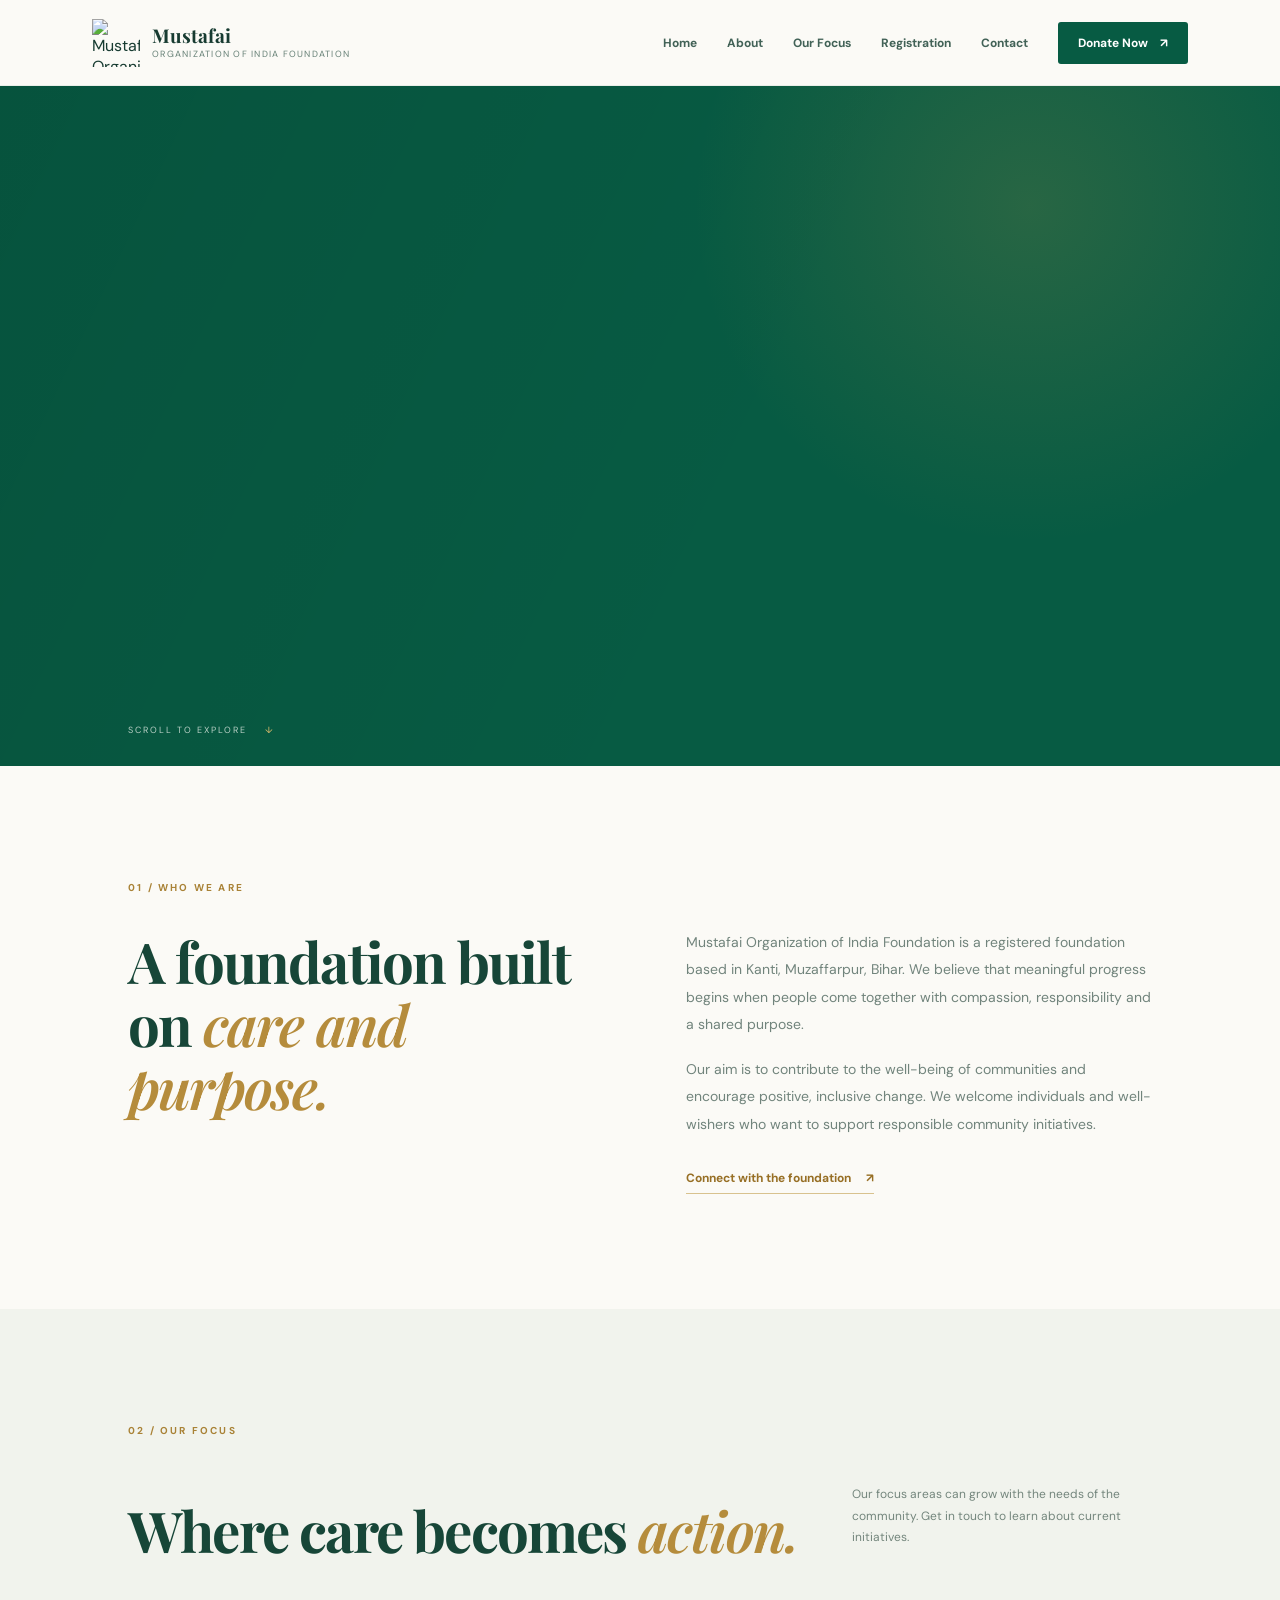
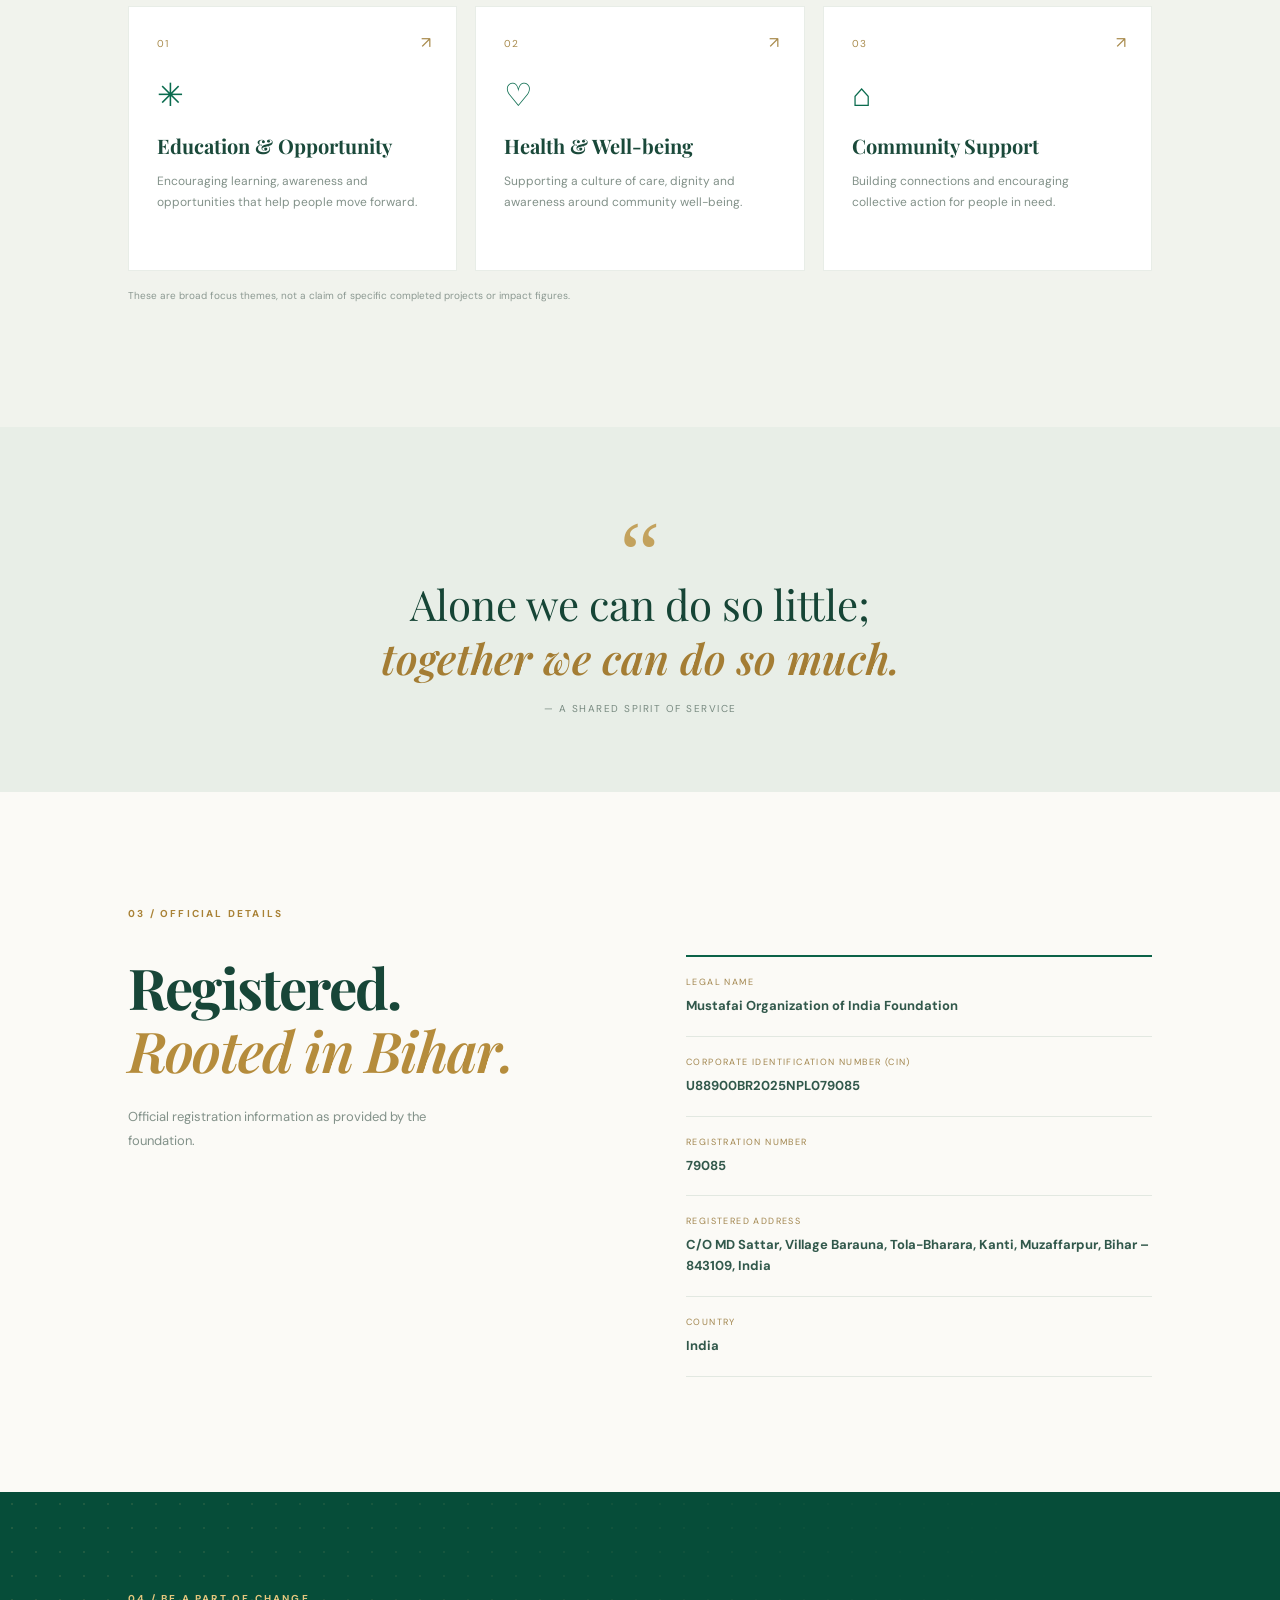
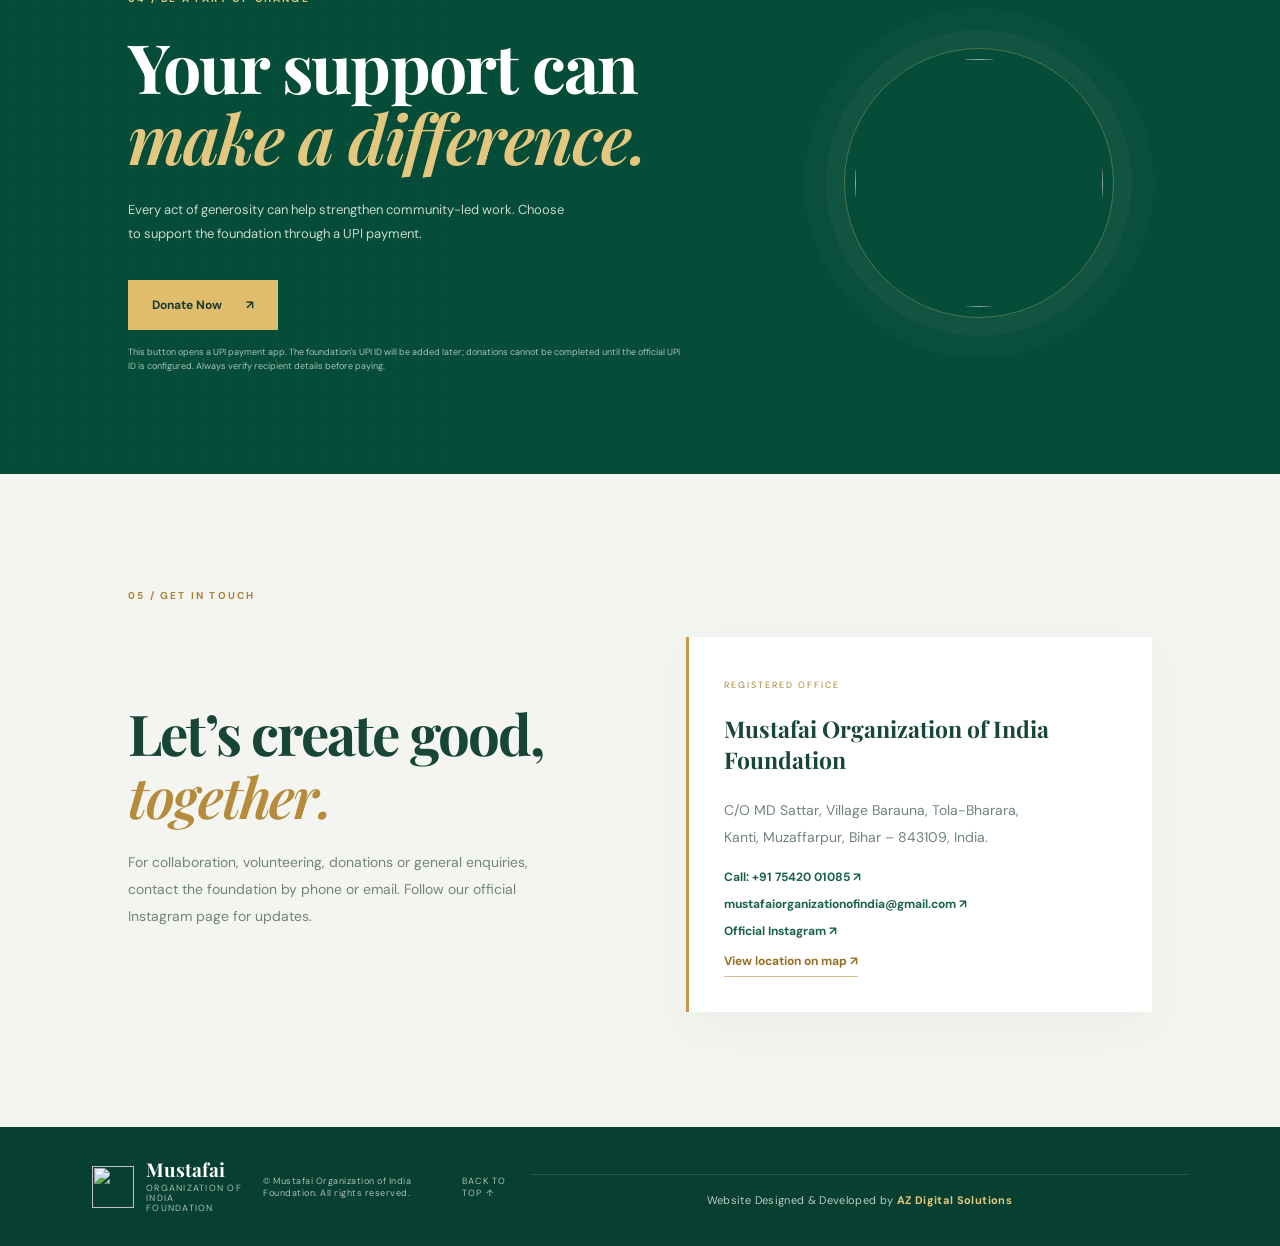
==== index.html @ 79d92fa0 "Add files via upload" ====
<!doctype html>
<html lang="en">
<head>
  <meta charset="utf-8">
  <meta name="viewport" content="width=device-width, initial-scale=1">
  <title>Mustafai Organization of India Foundation | Community Welfare</title>
  <meta name="description" content="Mustafai Organization of India Foundation is a registered foundation based in Kanti, Muzaffarpur, Bihar, India. Learn about our work and support community welfare.">
  <meta name="keywords" content="Mustafai Organization of India Foundation, NGO in Muzaffarpur, foundation in Bihar, community welfare, charity, social service">
  <meta name="author" content="Mustafai Organization of India Foundation">
  <meta name="contact" content="mustafaiorganizationofindia@gmail.com">
  <meta name="telephone" content="+91-7542001085">
  <meta name="robots" content="index, follow, max-image-preview:large">
  <meta name="theme-color" content="#075b43">
  <link rel="canonical" href="https://YOUR-GITHUB-USERNAME.github.io/YOUR-REPOSITORY/">
  <meta property="og:type" content="website">
  <meta property="og:title" content="Mustafai Organization of India Foundation">
  <meta property="og:description" content="Working together for a stronger, more caring community.">
  <meta property="og:image" content="assets/logo.png">
  <meta property="og:locale" content="en_IN">
  <link rel="icon" type="image/png" href="assets/logo.png">
  <link rel="preconnect" href="https://fonts.googleapis.com">
  <link rel="preconnect" href="https://fonts.gstatic.com" crossorigin>
  <link href="https://fonts.googleapis.com/css2?family=DM+Sans:wght@400;500;600;700&family=Playfair+Display:wght@600;700;800&display=swap" rel="stylesheet">
  <link rel="stylesheet" href="style.css">
  <script type="application/ld+json">
  {
    "@context":"https://schema.org",
    "@type":"NGO",
    "name":"Mustafai Organization of India Foundation",
    "alternateName":"Mustafai Foundation",
    "identifier":"U88900BR2025NPL079085",
    "address":{
      "@type":"PostalAddress",
      "streetAddress":"C/O MD Sattar, Village Barauna, Tola-Bharara",
      "addressLocality":"Kanti, Muzaffarpur",
      "addressRegion":"Bihar",
      "postalCode":"843109",
      "addressCountry":"IN"
    },
    "areaServed":{"@type":"AdministrativeArea","name":"Bihar, India"},
    "email":"mustafaiorganizationofindia@gmail.com",
    "telephone":"+91-7542001085",
    "sameAs":["https://www.instagram.com/mustafai.organization.official/"]
  }
  </script>
</head>
<body>
<header class="site-header">
  <a class="brand" href="#home" aria-label="Mustafai Foundation home">
    <img src="assets/logo.png" alt="Mustafai Organization of India Foundation logo">
    <span><strong>Mustafai</strong><small>Organization of India Foundation</small></span>
  </a>
  <button class="menu-toggle" aria-label="Open navigation" aria-expanded="false">☰</button>
  <nav class="nav">
    <a href="#home">Home</a><a href="#about">About</a><a href="#focus">Our Focus</a><a href="#registration">Registration</a><a href="#contact">Contact</a>
    <a class="nav-donate" href="#donate">Donate Now <span>↗</span></a>
  </nav>
</header>
<main>
<section class="hero" id="home">
  <div class="hero-glow"></div>
  <div class="hero-content reveal">
    <p class="eyebrow"><span></span> COMMUNITY • COMPASSION • CHANGE</p>
    <h1>Small acts.<br><em>Lasting impact.</em></h1>
    <p class="hero-copy">Working together to build a more caring, empowered and resilient community.</p>
    <div class="hero-actions"><a class="btn btn-gold" href="#donate">Donate Now <span>↗</span></a><a class="text-link" href="#about">Discover our foundation <span>↓</span></a></div>
    <div class="hero-note"><span class="pulse"></span> A registered foundation in Bihar, India</div>
  </div>
  <div class="hero-art reveal">
    <div class="orbit orbit-one"></div><div class="orbit orbit-two"></div>
    <div class="logo-halo"><img src="assets/logo.png" alt="Foundation emblem"></div>
    <div class="floating-card card-one"><span class="mini-icon">✦</span><span><b>Community first</b><small>People at the heart of change</small></span></div>
    <div class="floating-card card-two"><span class="mini-icon">♡</span><span><b>Every contribution matters</b><small>Be part of something meaningful</small></span></div>
  </div>
  <a class="scroll-cue" href="#about">SCROLL TO EXPLORE <span>↓</span></a>
</section>
<section class="intro section" id="about">
  <div class="section-tag">01 / WHO WE ARE</div>
  <div class="intro-grid">
    <div><h2 class="section-title">A foundation built on <em>care and purpose.</em></h2></div>
    <div class="intro-copy"><p>Mustafai Organization of India Foundation is a registered foundation based in Kanti, Muzaffarpur, Bihar. We believe that meaningful progress begins when people come together with compassion, responsibility and a shared purpose.</p><p>Our aim is to contribute to the well-being of communities and encourage positive, inclusive change. We welcome individuals and well-wishers who want to support responsible community initiatives.</p><a class="under-link" href="#contact">Connect with the foundation <span>↗</span></a></div>
  </div>
</section>
<section class="focus section" id="focus">
  <div class="section-tag">02 / OUR FOCUS</div>
  <div class="focus-heading"><h2 class="section-title">Where care becomes <em>action.</em></h2><p>Our focus areas can grow with the needs of the community. Get in touch to learn about current initiatives.</p></div>
  <div class="focus-grid">
    <article class="focus-card"><div class="focus-number">01</div><div class="focus-symbol">✳</div><h3>Education & Opportunity</h3><p>Encouraging learning, awareness and opportunities that help people move forward.</p><span class="card-arrow">↗</span></article>
    <article class="focus-card"><div class="focus-number">02</div><div class="focus-symbol">♡</div><h3>Health & Well-being</h3><p>Supporting a culture of care, dignity and awareness around community well-being.</p><span class="card-arrow">↗</span></article>
    <article class="focus-card"><div class="focus-number">03</div><div class="focus-symbol">⌂</div><h3>Community Support</h3><p>Building connections and encouraging collective action for people in need.</p><span class="card-arrow">↗</span></article>
  </div>
  <p class="disclaimer">These are broad focus themes, not a claim of specific completed projects or impact figures.</p>
</section>
<section class="quote-band"><div class="quote-mark">“</div><p>Alone we can do so little;<br><em>together we can do so much.</em></p><span>— A shared spirit of service</span></section>
<section class="registration section" id="registration">
  <div class="section-tag">03 / OFFICIAL DETAILS</div>
  <div class="registration-grid">
    <div><h2 class="section-title">Registered.<br><em>Rooted in Bihar.</em></h2><p class="registration-copy">Official registration information as provided by the foundation.</p></div>
    <div class="details-panel">
      <div class="detail-row"><span>Legal name</span><strong>Mustafai Organization of India Foundation</strong></div>
      <div class="detail-row"><span>Corporate Identification Number (CIN)</span><strong>U88900BR2025NPL079085</strong></div>
      <div class="detail-row"><span>Registration number</span><strong>79085</strong></div>
      <div class="detail-row"><span>Registered address</span><strong>C/O MD Sattar, Village Barauna, Tola-Bharara, Kanti, Muzaffarpur, Bihar – 843109, India</strong></div>
      <div class="detail-row"><span>Country</span><strong>India</strong></div>
    </div>
  </div>
</section>
<section class="donate-section" id="donate">
  <div class="donate-pattern"></div><div class="donate-content">
    <div class="section-tag light">04 / BE A PART OF CHANGE</div>
    <h2>Your support can<br><em>make a difference.</em></h2>
    <p>Every act of generosity can help strengthen community-led work. Choose to support the foundation through a UPI payment.</p>
    <button class="btn btn-gold donate-button" id="donateBtn">Donate Now <span>↗</span></button>
    <small class="secure-note">This button opens a UPI payment app. The foundation's UPI ID will be added later; donations cannot be completed until the official UPI ID is configured. Always verify recipient details before paying.</small>
  </div>
  <div class="donate-seal"><img src="assets/logo.png" alt=""></div>
</section>
<section class="contact section" id="contact">
  <div class="section-tag">05 / GET IN TOUCH</div>
  <div class="contact-grid"><div><h2 class="section-title">Let’s create good,<br><em>together.</em></h2><p>For collaboration, volunteering, donations or general enquiries, contact the foundation by phone or email. Follow our official Instagram page for updates.</p></div>
  <div class="contact-card"><span class="contact-label">REGISTERED OFFICE</span><h3>Mustafai Organization of India Foundation</h3><p>C/O MD Sattar, Village Barauna, Tola-Bharara,<br>Kanti, Muzaffarpur, Bihar – 843109, India.</p><div class="contact-actions"><a class="contact-action" href="tel:+917542001085">Call: +91 75420 01085 ↗</a><a class="contact-action" href="mailto:mustafaiorganizationofindia@gmail.com">mustafaiorganizationofindia@gmail.com ↗</a><a class="contact-action" href="https://www.instagram.com/mustafai.organization.official/" target="_blank" rel="noopener">Official Instagram ↗</a></div><a class="under-link" target="_blank" rel="noopener" href="https://www.google.com/maps/search/?api=1&query=Village+Barauna+Tola+Bharara+Kanti+Muzaffarpur+Bihar+843109">View location on map ↗</a></div></div>
</section>
</main>
<footer class="footer"><a class="brand footer-brand" href="#home"><img src="assets/logo.png" alt=""><span><strong>Mustafai</strong><small>Organization of India Foundation</small></span></a><p>© <span id="year"></span> Mustafai Organization of India Foundation. All rights reserved.</p><a href="#home" class="back-top">BACK TO TOP ↑</a><div class="agency-credit">Website Designed &amp; Developed by <strong>AZ Digital Solutions</strong></div></footer>
<div class="toast" id="toast" role="status" aria-live="polite"></div>
<script src="config.js"></script><script src="script.js"></script>
</body></html>
---- style.css ----
*{box-sizing:border-box}html{scroll-behavior:smooth;scroll-padding-top:90px}body{margin:0;background:#fbfaf6;color:#173b31;font-family:"DM Sans",sans-serif;overflow-x:hidden}a{color:inherit;text-decoration:none}.site-header{height:86px;padding:0 7.2%;display:flex;align-items:center;justify-content:space-between;background:#fbfaf6;position:sticky;top:0;z-index:20;border-bottom:1px solid #e9eee8}.brand{display:flex;align-items:center;gap:12px}.brand img{width:48px;height:48px;object-fit:contain}.brand span{display:flex;flex-direction:column;line-height:1.1}.brand strong{font-family:"Playfair Display",serif;font-size:19px}.brand small{font-size:9px;letter-spacing:1.25px;text-transform:uppercase;color:#668076;margin-top:4px}.nav{display:flex;align-items:center;gap:30px;font-size:12px;font-weight:700;color:#426257}.nav a{transition:.25s}.nav a:hover{color:#c38c29}.nav-donate{background:#075b43;color:#fff!important;padding:13px 20px;border-radius:3px}.nav-donate span{margin-left:9px}.menu-toggle{display:none;background:none;border:0;font-size:25px;color:#075b43}.hero{min-height:680px;background:#075b43;color:#fff;position:relative;display:grid;grid-template-columns:1fr 1fr;align-items:center;padding:80px 10% 105px;overflow:hidden}.hero:before{content:"";position:absolute;inset:0;background:linear-gradient(115deg,rgba(0,0,0,.09),transparent 60%);pointer-events:none}.hero-glow{position:absolute;width:700px;height:700px;border-radius:50%;right:-100px;top:-230px;background:radial-gradient(circle,rgba(189,151,69,.18),transparent 68%)}.hero-content,.hero-art{position:relative;z-index:1}.eyebrow,.section-tag{font-size:10px;letter-spacing:2.2px;font-weight:700;color:#d9b768}.eyebrow span,.pulse{display:inline-block;width:7px;height:7px;border-radius:50%;background:#d9b768;margin-right:9px;box-shadow:0 0 0 5px #ffffff18}.hero h1,.section-title,.donate-content h2{font-family:"Playfair Display",serif;font-size:clamp(48px,6vw,78px);line-height:1.05;letter-spacing:-1.8px;margin:28px 0}.hero h1 em,.section-title em,.donate-content h2 em,.quote-band em{font-weight:600;color:#e4c77f}.hero-copy{max-width:430px;color:#d5e3dc;font-size:16px;line-height:1.8}.hero-actions{display:flex;align-items:center;gap:28px;margin-top:36px}.btn{border:0;display:inline-flex;align-items:center;gap:24px;padding:17px 24px;font:700 12px "DM Sans";cursor:pointer;transition:transform .25s,box-shadow .25s}.btn:hover{transform:translateY(-3px);box-shadow:0 12px 28px #0002}.btn-gold{background:#e0bd6c;color:#183b30}.text-link{font-size:12px;font-weight:700;color:#fff}.text-link span{margin-left:8px;color:#e0bd6c}.hero-note{margin-top:54px;font-size:10px;letter-spacing:1px;color:#b8d0c5}.pulse{width:6px;height:6px;background:#7ed3a6;box-shadow:0 0 0 5px #7ed3a622}.hero-art{height:470px;display:flex;align-items:center;justify-content:center}.logo-halo{width:min(340px,75%);aspect-ratio:1;border-radius:50%;padding:13px;background:linear-gradient(145deg,#f4d98d,#fff5d2 30%,#a27b2d 75%,#f2d78b);box-shadow:0 30px 80px #001c143d;animation:float 6s ease-in-out infinite}.logo-halo img{width:100%;height:100%;object-fit:contain;border-radius:50%;border:5px solid #f7e9bd}.orbit{position:absolute;border:1px solid #ffffff35;border-radius:50%;width:430px;height:430px;animation:spin 35s linear infinite}.orbit-two{width:510px;height:510px;border-style:dashed;animation-direction:reverse;animation-duration:60s}.floating-card{position:absolute;background:#fff;color:#174638;padding:13px 17px;display:flex;gap:12px;align-items:center;box-shadow:0 12px 35px #001c143d;border-radius:5px;animation:float 5s ease-in-out infinite}.floating-card b,.floating-card small{display:block}.floating-card b{font-size:11px}.floating-card small{font-size:9px;color:#789087;margin-top:4px}.mini-icon{font-size:22px;color:#b38a37}.card-one{top:65px;right:-5px}.card-two{bottom:62px;left:-5px;animation-delay:-2s}.scroll-cue{position:absolute;bottom:30px;left:10%;font-size:9px;letter-spacing:2px;color:#b9d0c5}.scroll-cue span{margin-left:14px;color:#e0bd6c}.section{padding:115px 10%}.section-tag{color:#a98236}.intro-grid,.registration-grid,.contact-grid{display:grid;grid-template-columns:1fr 1fr;gap:9%;margin-top:35px}.section-title{font-size:clamp(38px,4.4vw,58px);color:#174638;margin:0;line-height:1.12}.section-title em{color:#b58c3c}.intro-copy{max-width:520px}.intro-copy p,.contact-grid>div>p{font-size:14px;line-height:1.95;color:#71847c;margin:0 0 18px}.under-link{display:inline-block;margin-top:14px;font-size:12px;font-weight:700;color:#976f25;border-bottom:1px solid #d8c28e;padding-bottom:7px}.under-link span{margin-left:12px}.focus{background:#f1f3ed}.focus-heading{display:flex;align-items:end;justify-content:space-between;gap:30px;margin:35px 0 45px}.focus-heading p{max-width:300px;font-size:12px;line-height:1.8;color:#74867d}.focus-grid{display:grid;grid-template-columns:repeat(3,1fr);gap:18px}.focus-card{background:#fff;padding:30px 28px 34px;min-height:265px;position:relative;transition:transform .3s,box-shadow .3s;border:1px solid #e8ede7}.focus-card:hover{transform:translateY(-8px);box-shadow:0 20px 40px #123d2d12}.focus-number{font-size:10px;color:#a88a4b;letter-spacing:1px}.focus-symbol{font-size:32px;color:#0a6b4e;margin:24px 0 16px}.focus-card h3{font:700 20px "Playfair Display";margin:0 0 12px;color:#1a493a}.focus-card p{font-size:12px;line-height:1.8;color:#829189;max-width:260px}.card-arrow{position:absolute;right:25px;top:25px;color:#a88a4b}.disclaimer{font-size:10px;color:#8c9992;margin-top:18px}.quote-band{background:#e8eee7;text-align:center;padding:75px 20px;color:#164536}.quote-mark{font:90px Georgia;color:#c3a25d;height:65px}.quote-band p{font:clamp(26px,4vw,42px) "Playfair Display";line-height:1.3;margin:10px}.quote-band em{color:#a47d34}.quote-band span{font-size:10px;letter-spacing:1.5px;color:#788a80;text-transform:uppercase}.registration{background:#fbfaf6}.registration-copy{font-size:13px;color:#829189;line-height:1.8;max-width:300px;margin-top:24px}.details-panel{border-top:2px solid #0b6248}.detail-row{padding:19px 0;border-bottom:1px solid #e2e8e1;display:flex;flex-direction:column;gap:8px}.detail-row span{font-size:9px;text-transform:uppercase;letter-spacing:1.4px;color:#a1854d}.detail-row strong{font-size:13px;line-height:1.6;color:#31584b}.donate-section{background:#064d39;color:#fff;padding:100px 10%;position:relative;overflow:hidden;display:flex;align-items:center;min-height:480px}.donate-pattern{position:absolute;inset:0;opacity:.12;background-image:radial-gradient(#e4c77f 1px,transparent 1px);background-size:24px 24px;mask-image:linear-gradient(90deg,black,transparent 85%)}.donate-content{position:relative;z-index:1;max-width:560px}.section-tag.light{color:#e5c77e}.donate-content h2{font-size:clamp(43px,5.5vw,68px);margin:25px 0}.donate-content p{color:#c5d8cf;font-size:13px;line-height:1.9;max-width:450px}.donate-button{margin-top:20px}.secure-note{display:block;color:#a9c2b6;font-size:9px;margin-top:15px;line-height:1.6}.donate-seal{position:absolute;right:13%;width:270px;height:270px;border-radius:50%;padding:10px;border:1px solid #e5c77e66;opacity:.8;box-shadow:0 0 0 18px #ffffff08,0 0 0 40px #ffffff05}.donate-seal img{width:100%;height:100%;object-fit:contain;border-radius:50%}.contact{background:#f4f5f0}.contact-grid{align-items:center}.contact-grid>div>p{max-width:440px;margin-top:22px}.contact-card{background:#fff;padding:35px;border-left:3px solid #c39a4d;box-shadow:0 15px 45px #193d2e0b}.contact-label{font-size:9px;letter-spacing:2px;color:#a98236}.contact-card h3{font:700 23px "Playfair Display";color:#194737;margin:20px 0 12px}.contact-card p{font-size:12px;line-height:1.9;color:#71847c}.footer{background:#073f30;color:#d3e2da;padding:32px 7.2%;display:flex;align-items:center;justify-content:space-between;gap:20px}.footer-brand img{width:42px;height:42px}.footer-brand strong{color:#fff}.footer-brand small{color:#a8c0b5}.footer p,.back-top{font-size:9px;color:#a9c2b6;letter-spacing:.5px}.back-top{letter-spacing:1.3px}.toast{position:fixed;bottom:25px;left:50%;transform:translate(-50%,20px);background:#153f32;color:white;padding:13px 20px;font-size:12px;border-radius:4px;opacity:0;pointer-events:none;transition:.3s;z-index:50;max-width:90%;text-align:center}.toast.show{opacity:1;transform:translate(-50%,0)}.reveal{opacity:0;transform:translateY(25px);transition:opacity .8s,transform .8s}.reveal.visible{opacity:1;transform:none}@keyframes float{0%,100%{transform:translateY(0)}50%{transform:translateY(-13px)}}@keyframes spin{to{transform:rotate(360deg)}}@media(max-width:850px){.site-header{padding:0 5%;height:75px}.menu-toggle{display:block}.nav{display:none;position:absolute;top:75px;left:0;right:0;background:#fbfaf6;padding:20px 6%;flex-direction:column;align-items:stretch;gap:20px;box-shadow:0 15px 25px #173b3115}.nav.open{display:flex}.nav-donate{text-align:center}.hero{grid-template-columns:1fr;padding:75px 8% 85px;min-height:auto}.hero-art{height:390px;margin-top:15px}.hero-content{max-width:600px}.card-one{right:0}.card-two{left:0}.scroll-cue{left:8%}.section{padding:80px 8%}.intro-grid,.registration-grid,.contact-grid{grid-template-columns:1fr;gap:30px}.focus-heading{display:block}.focus-heading p{margin-top:20px}.focus-grid{grid-template-columns:1fr}.focus-card{min-height:220px}.donate-section{padding:80px 8%}.donate-seal{right:-70px;bottom:-60px;width:210px;height:210px;opacity:.2}.footer{padding:28px 6%;flex-wrap:wrap}.footer p{order:3;width:100%}}@media(max-width:480px){.brand strong{font-size:16px}.brand small{font-size:8px}.hero h1{font-size:53px}.hero-art{height:330px}.orbit{width:320px;height:320px}.orbit-two{width:370px;height:370px}.floating-card{padding:10px}.card-one{top:25px}.card-two{bottom:20px}.hero-actions{align-items:flex-start;flex-direction:column;gap:20px}.section{padding:70px 7%}.section-title{font-size:42px}.focus-heading .section-title{font-size:39px}.contact-card{padding:25px}.footer{gap:12px}.back-top{margin-left:auto}}@media(prefers-reduced-motion:reduce){*,*::before,*::after{scroll-behavior:auto!important;animation-duration:.01ms!important;transition-duration:.01ms!important}.reveal{opacity:1;transform:none}}
.contact-actions{display:flex;flex-direction:column;gap:11px;margin-top:18px}.contact-action{font-size:12px;font-weight:700;color:#1b624b;overflow-wrap:anywhere}.contact-action:hover{color:#a47d34}.agency-credit{flex-basis:100%;text-align:center;border-top:1px solid #ffffff20;padding-top:18px;margin-top:8px;font-size:11px;letter-spacing:.35px;color:#b9cfc4}.agency-credit strong{color:#e5c77e;font-weight:700}
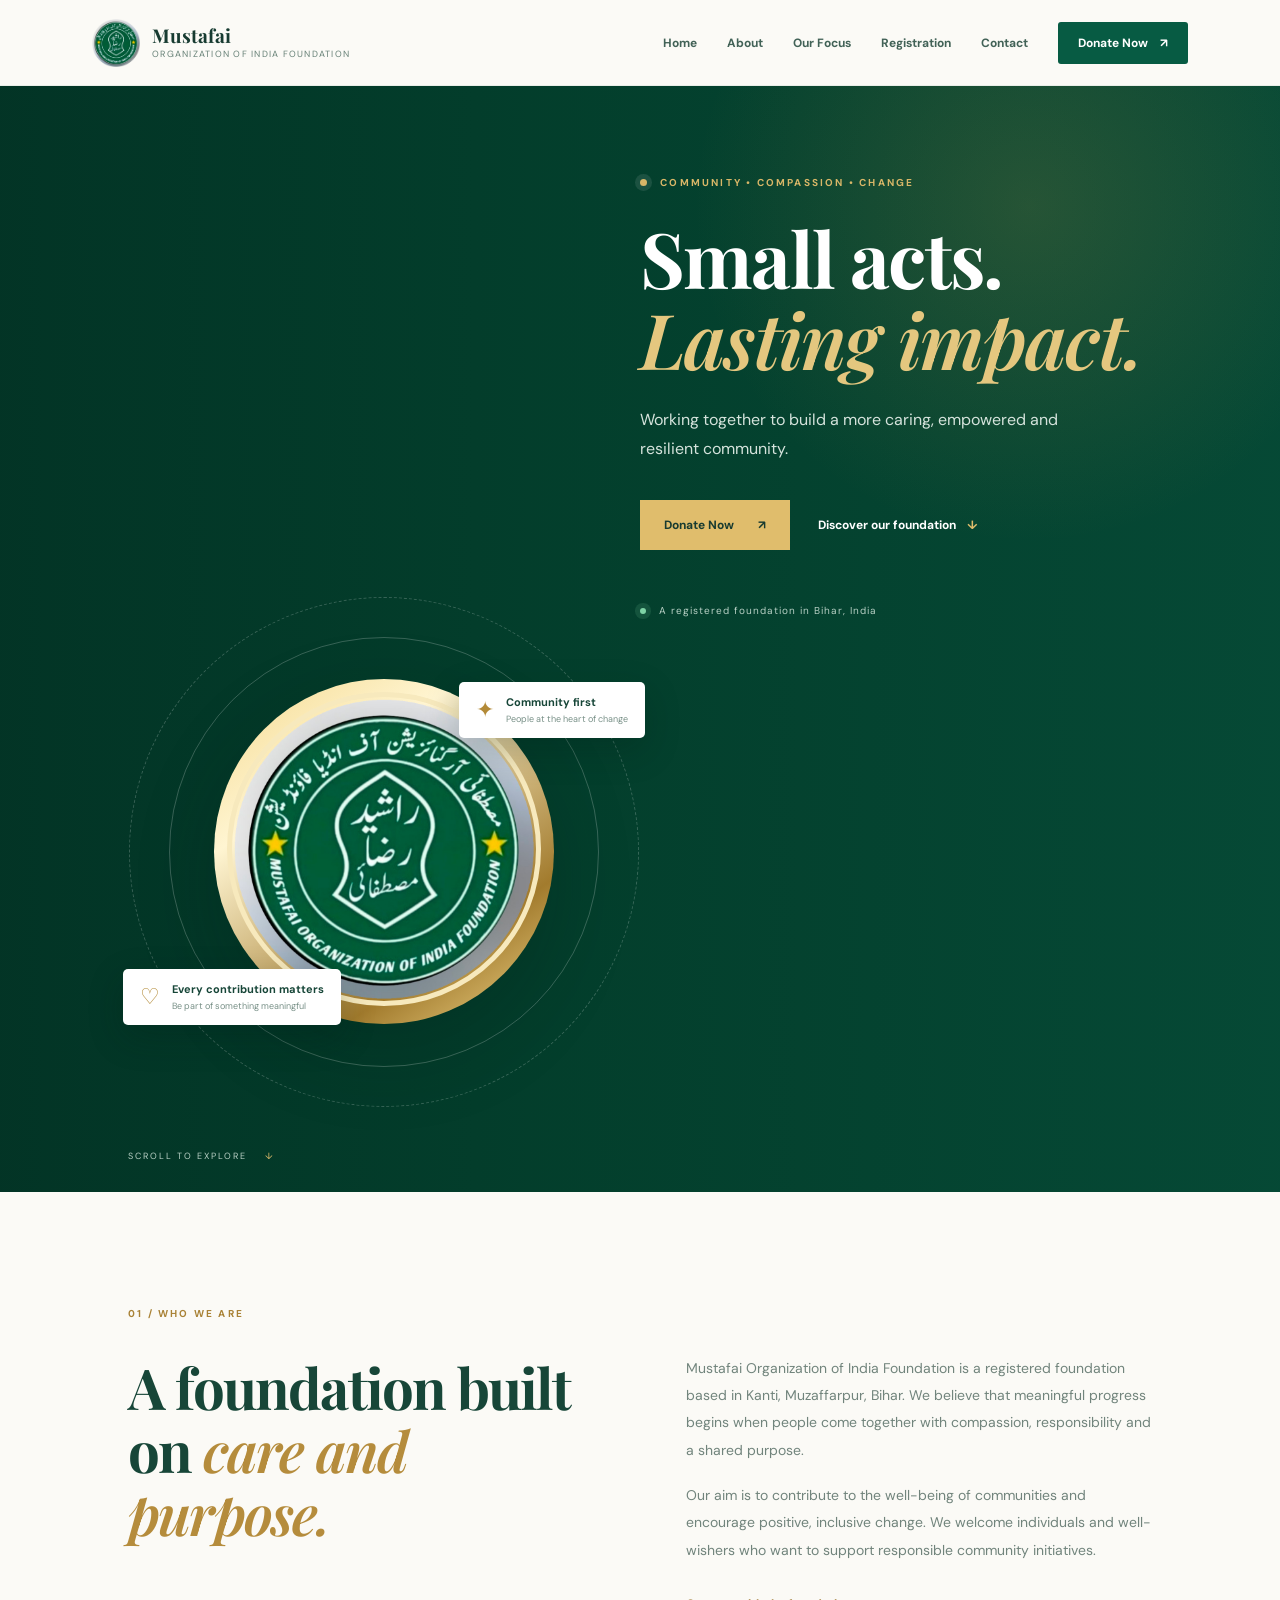
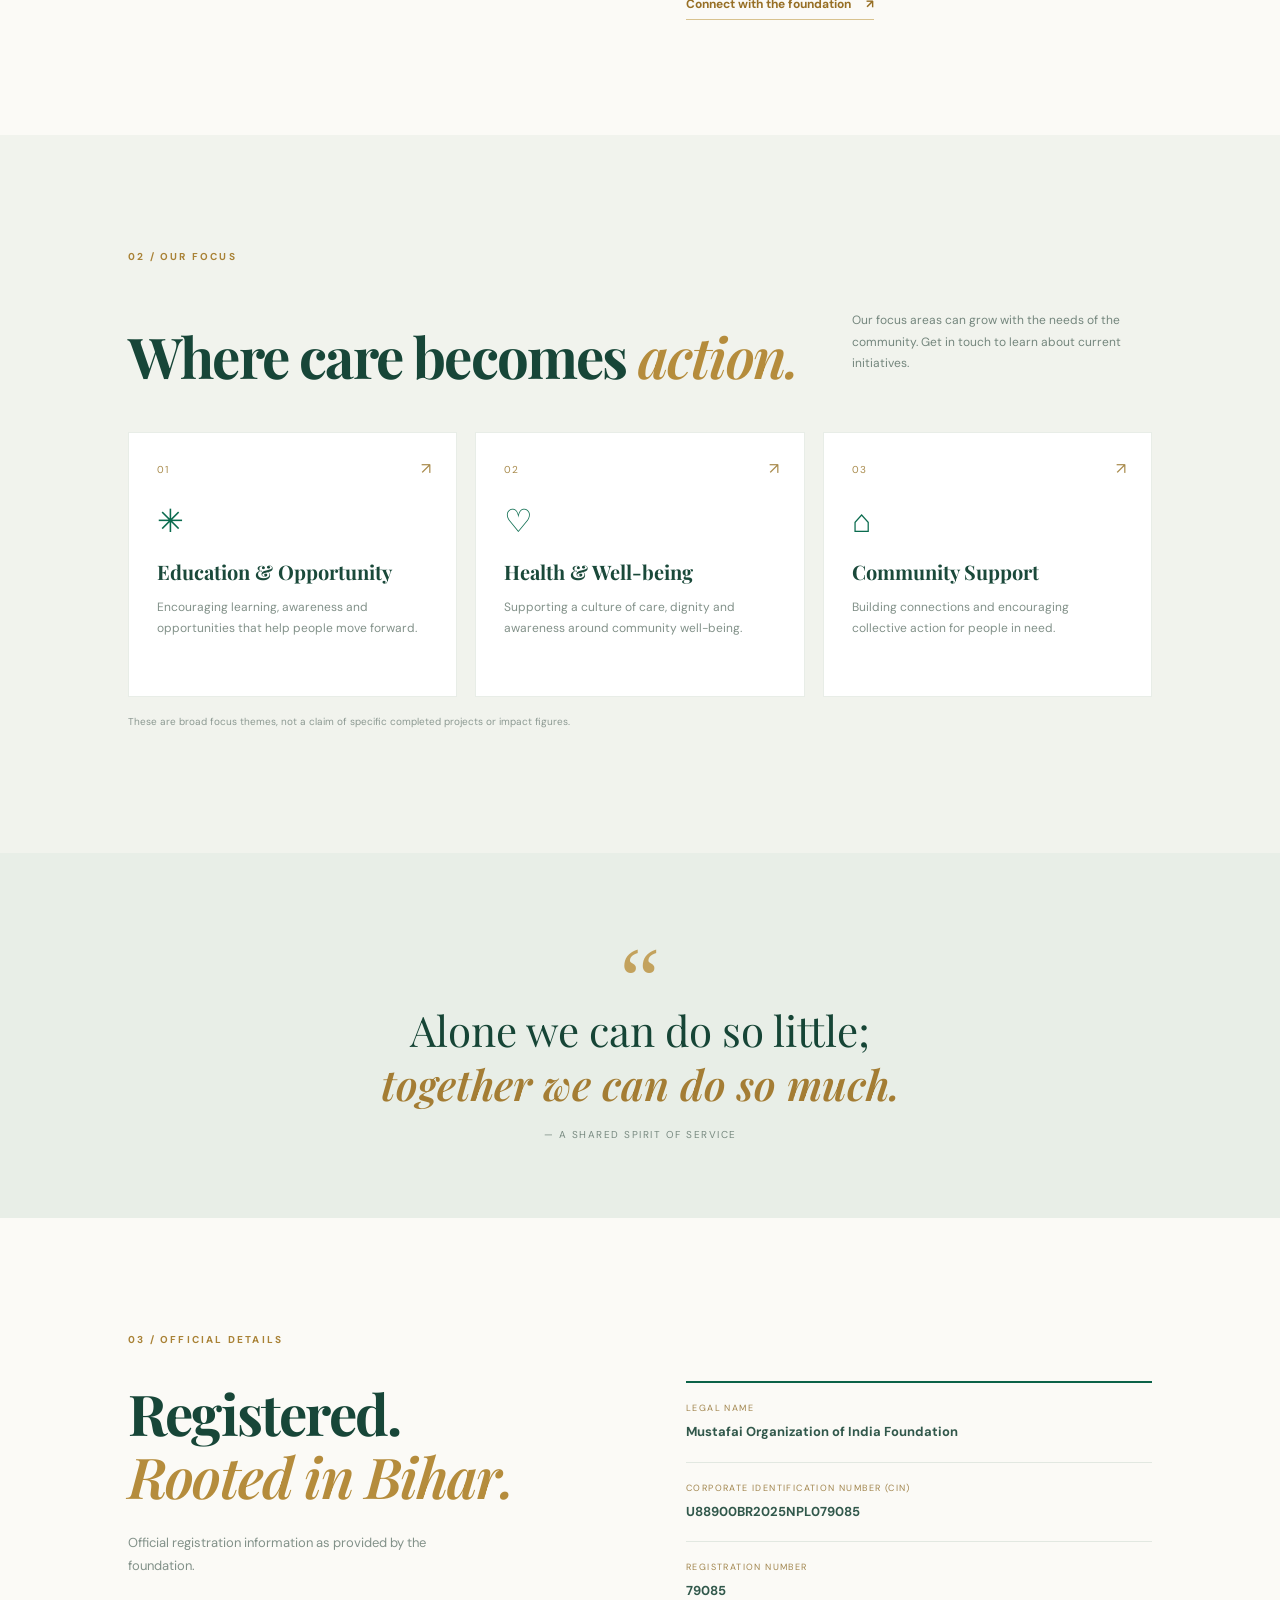
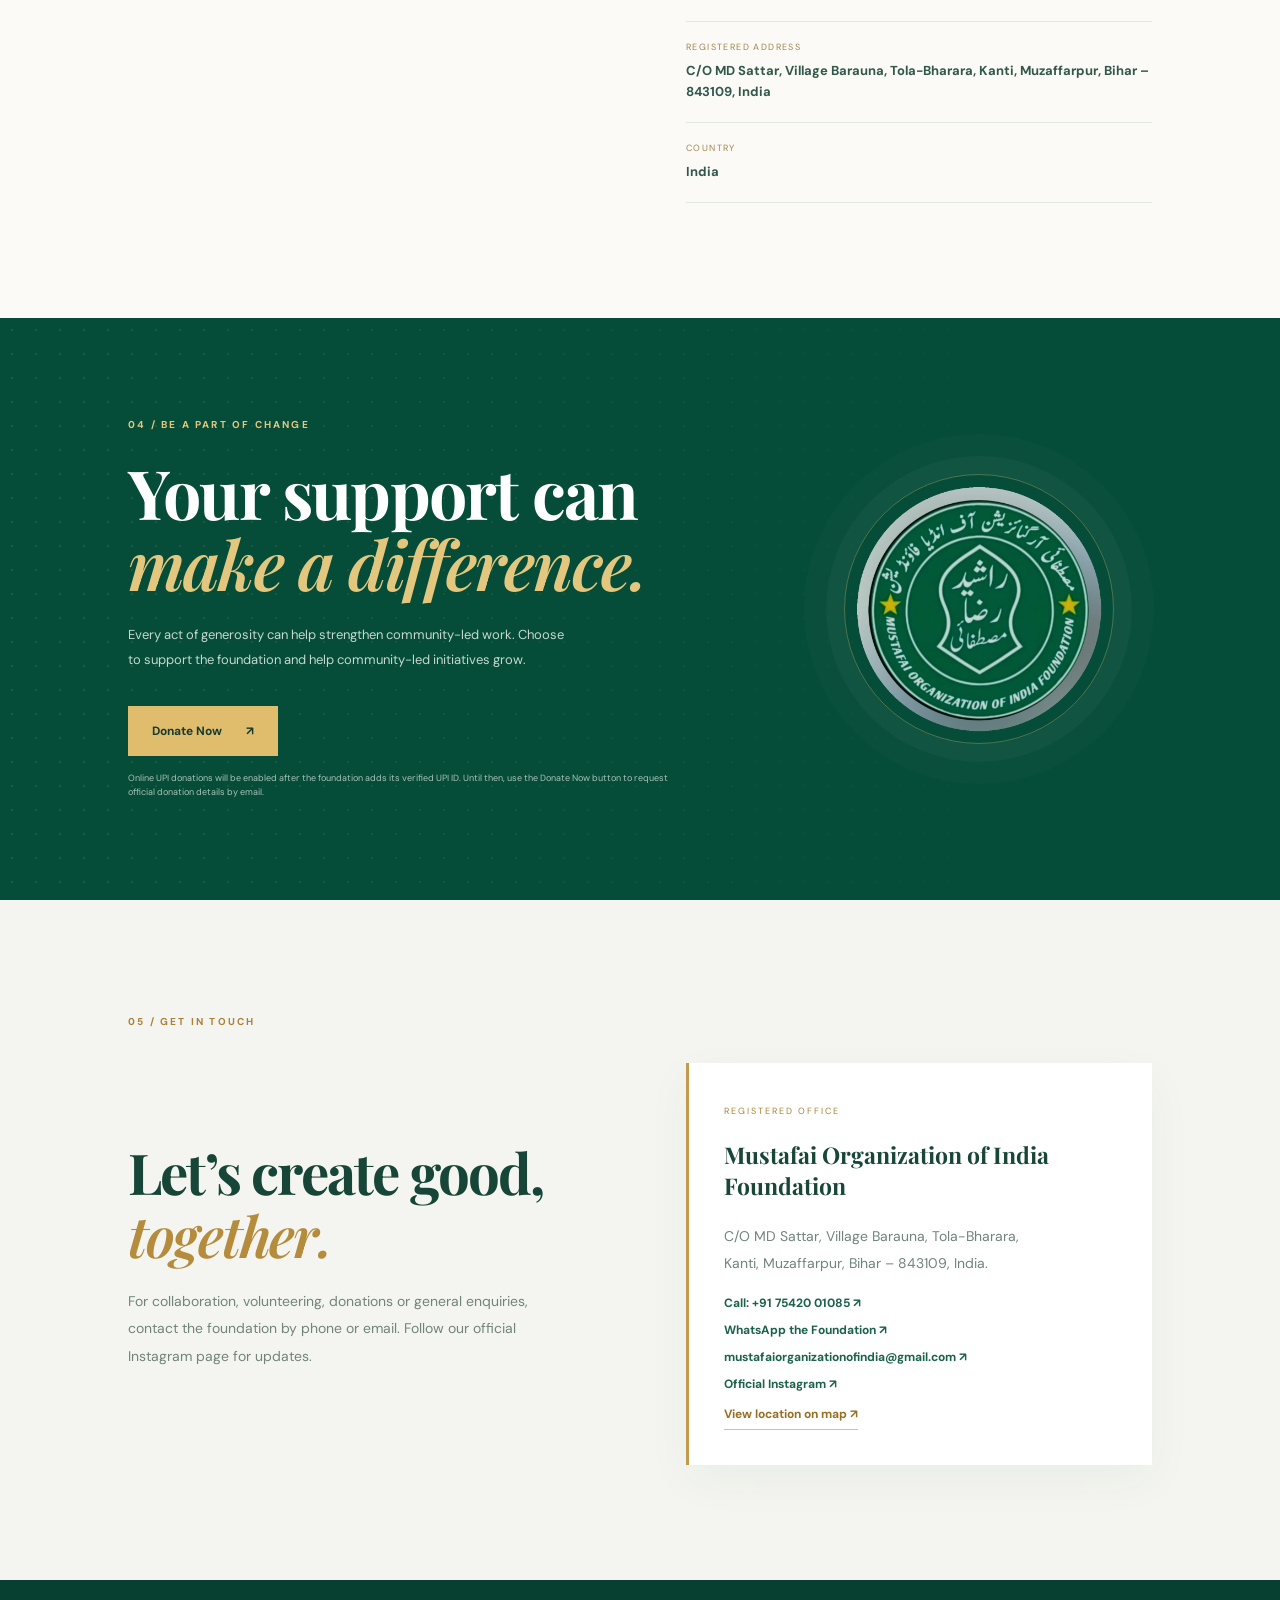
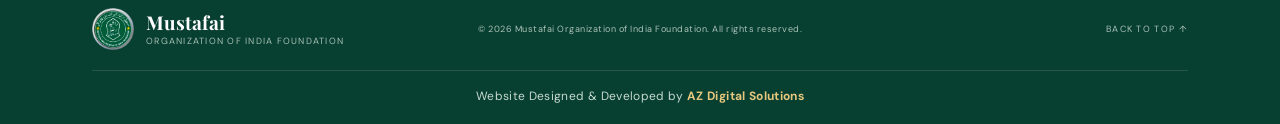
==== commit 0251c1d9: "Add files via upload" ====
--- a/index.html
+++ b/index.html
@@ -11,11 +11,10 @@
   <meta name="telephone" content="+91-7542001085">
   <meta name="robots" content="index, follow, max-image-preview:large">
   <meta name="theme-color" content="#075b43">
-  <link rel="canonical" href="https://YOUR-GITHUB-USERNAME.github.io/YOUR-REPOSITORY/">
   <meta property="og:type" content="website">
   <meta property="og:title" content="Mustafai Organization of India Foundation">
   <meta property="og:description" content="Working together for a stronger, more caring community.">
-  <meta property="og:image" content="assets/logo.png">
+  <meta property="og:image" content="assets/foundation-banner.png">
   <meta property="og:locale" content="en_IN">
   <link rel="icon" type="image/png" href="assets/logo.png">
   <link rel="preconnect" href="https://fonts.googleapis.com">
@@ -58,7 +57,7 @@
 </header>
 <main>
 <section class="hero" id="home">
-  <div class="hero-glow"></div>
+  <div class="hero-banner" aria-hidden="true"></div><div class="hero-glow"></div>
   <div class="hero-content reveal">
     <p class="eyebrow"><span></span> COMMUNITY • COMPASSION • CHANGE</p>
     <h1>Small acts.<br><em>Lasting impact.</em></h1>
@@ -109,19 +108,19 @@
   <div class="donate-pattern"></div><div class="donate-content">
     <div class="section-tag light">04 / BE A PART OF CHANGE</div>
     <h2>Your support can<br><em>make a difference.</em></h2>
-    <p>Every act of generosity can help strengthen community-led work. Choose to support the foundation through a UPI payment.</p>
+    <p>Every act of generosity can help strengthen community-led work. Choose to support the foundation and help community-led initiatives grow.</p>
     <button class="btn btn-gold donate-button" id="donateBtn">Donate Now <span>↗</span></button>
-    <small class="secure-note">This button opens a UPI payment app. The foundation's UPI ID will be added later; donations cannot be completed until the official UPI ID is configured. Always verify recipient details before paying.</small>
+    <small class="secure-note">Online UPI donations will be enabled after the foundation adds its verified UPI ID. Until then, use the Donate Now button to request official donation details by email.</small>
   </div>
   <div class="donate-seal"><img src="assets/logo.png" alt=""></div>
 </section>
 <section class="contact section" id="contact">
   <div class="section-tag">05 / GET IN TOUCH</div>
   <div class="contact-grid"><div><h2 class="section-title">Let’s create good,<br><em>together.</em></h2><p>For collaboration, volunteering, donations or general enquiries, contact the foundation by phone or email. Follow our official Instagram page for updates.</p></div>
-  <div class="contact-card"><span class="contact-label">REGISTERED OFFICE</span><h3>Mustafai Organization of India Foundation</h3><p>C/O MD Sattar, Village Barauna, Tola-Bharara,<br>Kanti, Muzaffarpur, Bihar – 843109, India.</p><div class="contact-actions"><a class="contact-action" href="tel:+917542001085">Call: +91 75420 01085 ↗</a><a class="contact-action" href="mailto:mustafaiorganizationofindia@gmail.com">mustafaiorganizationofindia@gmail.com ↗</a><a class="contact-action" href="https://www.instagram.com/mustafai.organization.official/" target="_blank" rel="noopener">Official Instagram ↗</a></div><a class="under-link" target="_blank" rel="noopener" href="https://www.google.com/maps/search/?api=1&query=Village+Barauna+Tola+Bharara+Kanti+Muzaffarpur+Bihar+843109">View location on map ↗</a></div></div>
+  <div class="contact-card"><span class="contact-label">REGISTERED OFFICE</span><h3>Mustafai Organization of India Foundation</h3><p>C/O MD Sattar, Village Barauna, Tola-Bharara,<br>Kanti, Muzaffarpur, Bihar – 843109, India.</p><div class="contact-actions"><a class="contact-action" href="tel:+917542001085">Call: +91 75420 01085 ↗</a><a class="contact-action" href="https://wa.me/917542001085?text=Hello%2C%20I%20would%20like%20official%20donation%20details%20for%20Mustafai%20Organization%20of%20India%20Foundation." target="_blank" rel="noopener">WhatsApp the Foundation ↗</a><a class="contact-action" href="mailto:mustafaiorganizationofindia@gmail.com">mustafaiorganizationofindia@gmail.com ↗</a><a class="contact-action" href="https://www.instagram.com/mustafai.organization.official/" target="_blank" rel="noopener">Official Instagram ↗</a></div><a class="under-link" target="_blank" rel="noopener" href="https://www.google.com/maps/search/?api=1&query=Village+Barauna+Tola+Bharara+Kanti+Muzaffarpur+Bihar+843109">View location on map ↗</a></div></div>
 </section>
 </main>
-<footer class="footer"><a class="brand footer-brand" href="#home"><img src="assets/logo.png" alt=""><span><strong>Mustafai</strong><small>Organization of India Foundation</small></span></a><p>© <span id="year"></span> Mustafai Organization of India Foundation. All rights reserved.</p><a href="#home" class="back-top">BACK TO TOP ↑</a><div class="agency-credit">Website Designed &amp; Developed by <strong>AZ Digital Solutions</strong></div></footer>
+<footer class="footer"><div class="footer-main"><a class="brand footer-brand" href="#home"><img src="assets/logo.png" alt=""><span><strong>Mustafai</strong><small>Organization of India Foundation</small></span></a><p>© <span id="year"></span> Mustafai Organization of India Foundation. All rights reserved.</p><a href="#home" class="back-top">BACK TO TOP ↑</a></div><div class="agency-credit">Website Designed &amp; Developed by <strong>AZ Digital Solutions</strong></div></footer>
 <div class="toast" id="toast" role="status" aria-live="polite"></div>
 <script src="config.js"></script><script src="script.js"></script>
 </body></html>
--- a/style.css
+++ b/style.css
@@ -1,2 +1,16 @@
 *{box-sizing:border-box}html{scroll-behavior:smooth;scroll-padding-top:90px}body{margin:0;background:#fbfaf6;color:#173b31;font-family:"DM Sans",sans-serif;overflow-x:hidden}a{color:inherit;text-decoration:none}.site-header{height:86px;padding:0 7.2%;display:flex;align-items:center;justify-content:space-between;background:#fbfaf6;position:sticky;top:0;z-index:20;border-bottom:1px solid #e9eee8}.brand{display:flex;align-items:center;gap:12px}.brand img{width:48px;height:48px;object-fit:contain}.brand span{display:flex;flex-direction:column;line-height:1.1}.brand strong{font-family:"Playfair Display",serif;font-size:19px}.brand small{font-size:9px;letter-spacing:1.25px;text-transform:uppercase;color:#668076;margin-top:4px}.nav{display:flex;align-items:center;gap:30px;font-size:12px;font-weight:700;color:#426257}.nav a{transition:.25s}.nav a:hover{color:#c38c29}.nav-donate{background:#075b43;color:#fff!important;padding:13px 20px;border-radius:3px}.nav-donate span{margin-left:9px}.menu-toggle{display:none;background:none;border:0;font-size:25px;color:#075b43}.hero{min-height:680px;background:#075b43;color:#fff;position:relative;display:grid;grid-template-columns:1fr 1fr;align-items:center;padding:80px 10% 105px;overflow:hidden}.hero:before{content:"";position:absolute;inset:0;background:linear-gradient(115deg,rgba(0,0,0,.09),transparent 60%);pointer-events:none}.hero-glow{position:absolute;width:700px;height:700px;border-radius:50%;right:-100px;top:-230px;background:radial-gradient(circle,rgba(189,151,69,.18),transparent 68%)}.hero-content,.hero-art{position:relative;z-index:1}.eyebrow,.section-tag{font-size:10px;letter-spacing:2.2px;font-weight:700;color:#d9b768}.eyebrow span,.pulse{display:inline-block;width:7px;height:7px;border-radius:50%;background:#d9b768;margin-right:9px;box-shadow:0 0 0 5px #ffffff18}.hero h1,.section-title,.donate-content h2{font-family:"Playfair Display",serif;font-size:clamp(48px,6vw,78px);line-height:1.05;letter-spacing:-1.8px;margin:28px 0}.hero h1 em,.section-title em,.donate-content h2 em,.quote-band em{font-weight:600;color:#e4c77f}.hero-copy{max-width:430px;color:#d5e3dc;font-size:16px;line-height:1.8}.hero-actions{display:flex;align-items:center;gap:28px;margin-top:36px}.btn{border:0;display:inline-flex;align-items:center;gap:24px;padding:17px 24px;font:700 12px "DM Sans";cursor:pointer;transition:transform .25s,box-shadow .25s}.btn:hover{transform:translateY(-3px);box-shadow:0 12px 28px #0002}.btn-gold{background:#e0bd6c;color:#183b30}.text-link{font-size:12px;font-weight:700;color:#fff}.text-link span{margin-left:8px;color:#e0bd6c}.hero-note{margin-top:54px;font-size:10px;letter-spacing:1px;color:#b8d0c5}.pulse{width:6px;height:6px;background:#7ed3a6;box-shadow:0 0 0 5px #7ed3a622}.hero-art{height:470px;display:flex;align-items:center;justify-content:center}.logo-halo{width:min(340px,75%);aspect-ratio:1;border-radius:50%;padding:13px;background:linear-gradient(145deg,#f4d98d,#fff5d2 30%,#a27b2d 75%,#f2d78b);box-shadow:0 30px 80px #001c143d;animation:float 6s ease-in-out infinite}.logo-halo img{width:100%;height:100%;object-fit:contain;border-radius:50%;border:5px solid #f7e9bd}.orbit{position:absolute;border:1px solid #ffffff35;border-radius:50%;width:430px;height:430px;animation:spin 35s linear infinite}.orbit-two{width:510px;height:510px;border-style:dashed;animation-direction:reverse;animation-duration:60s}.floating-card{position:absolute;background:#fff;color:#174638;padding:13px 17px;display:flex;gap:12px;align-items:center;box-shadow:0 12px 35px #001c143d;border-radius:5px;animation:float 5s ease-in-out infinite}.floating-card b,.floating-card small{display:block}.floating-card b{font-size:11px}.floating-card small{font-size:9px;color:#789087;margin-top:4px}.mini-icon{font-size:22px;color:#b38a37}.card-one{top:65px;right:-5px}.card-two{bottom:62px;left:-5px;animation-delay:-2s}.scroll-cue{position:absolute;bottom:30px;left:10%;font-size:9px;letter-spacing:2px;color:#b9d0c5}.scroll-cue span{margin-left:14px;color:#e0bd6c}.section{padding:115px 10%}.section-tag{color:#a98236}.intro-grid,.registration-grid,.contact-grid{display:grid;grid-template-columns:1fr 1fr;gap:9%;margin-top:35px}.section-title{font-size:clamp(38px,4.4vw,58px);color:#174638;margin:0;line-height:1.12}.section-title em{color:#b58c3c}.intro-copy{max-width:520px}.intro-copy p,.contact-grid>div>p{font-size:14px;line-height:1.95;color:#71847c;margin:0 0 18px}.under-link{display:inline-block;margin-top:14px;font-size:12px;font-weight:700;color:#976f25;border-bottom:1px solid #d8c28e;padding-bottom:7px}.under-link span{margin-left:12px}.focus{background:#f1f3ed}.focus-heading{display:flex;align-items:end;justify-content:space-between;gap:30px;margin:35px 0 45px}.focus-heading p{max-width:300px;font-size:12px;line-height:1.8;color:#74867d}.focus-grid{display:grid;grid-template-columns:repeat(3,1fr);gap:18px}.focus-card{background:#fff;padding:30px 28px 34px;min-height:265px;position:relative;transition:transform .3s,box-shadow .3s;border:1px solid #e8ede7}.focus-card:hover{transform:translateY(-8px);box-shadow:0 20px 40px #123d2d12}.focus-number{font-size:10px;color:#a88a4b;letter-spacing:1px}.focus-symbol{font-size:32px;color:#0a6b4e;margin:24px 0 16px}.focus-card h3{font:700 20px "Playfair Display";margin:0 0 12px;color:#1a493a}.focus-card p{font-size:12px;line-height:1.8;color:#829189;max-width:260px}.card-arrow{position:absolute;right:25px;top:25px;color:#a88a4b}.disclaimer{font-size:10px;color:#8c9992;margin-top:18px}.quote-band{background:#e8eee7;text-align:center;padding:75px 20px;color:#164536}.quote-mark{font:90px Georgia;color:#c3a25d;height:65px}.quote-band p{font:clamp(26px,4vw,42px) "Playfair Display";line-height:1.3;margin:10px}.quote-band em{color:#a47d34}.quote-band span{font-size:10px;letter-spacing:1.5px;color:#788a80;text-transform:uppercase}.registration{background:#fbfaf6}.registration-copy{font-size:13px;color:#829189;line-height:1.8;max-width:300px;margin-top:24px}.details-panel{border-top:2px solid #0b6248}.detail-row{padding:19px 0;border-bottom:1px solid #e2e8e1;display:flex;flex-direction:column;gap:8px}.detail-row span{font-size:9px;text-transform:uppercase;letter-spacing:1.4px;color:#a1854d}.detail-row strong{font-size:13px;line-height:1.6;color:#31584b}.donate-section{background:#064d39;color:#fff;padding:100px 10%;position:relative;overflow:hidden;display:flex;align-items:center;min-height:480px}.donate-pattern{position:absolute;inset:0;opacity:.12;background-image:radial-gradient(#e4c77f 1px,transparent 1px);background-size:24px 24px;mask-image:linear-gradient(90deg,black,transparent 85%)}.donate-content{position:relative;z-index:1;max-width:560px}.section-tag.light{color:#e5c77e}.donate-content h2{font-size:clamp(43px,5.5vw,68px);margin:25px 0}.donate-content p{color:#c5d8cf;font-size:13px;line-height:1.9;max-width:450px}.donate-button{margin-top:20px}.secure-note{display:block;color:#a9c2b6;font-size:9px;margin-top:15px;line-height:1.6}.donate-seal{position:absolute;right:13%;width:270px;height:270px;border-radius:50%;padding:10px;border:1px solid #e5c77e66;opacity:.8;box-shadow:0 0 0 18px #ffffff08,0 0 0 40px #ffffff05}.donate-seal img{width:100%;height:100%;object-fit:contain;border-radius:50%}.contact{background:#f4f5f0}.contact-grid{align-items:center}.contact-grid>div>p{max-width:440px;margin-top:22px}.contact-card{background:#fff;padding:35px;border-left:3px solid #c39a4d;box-shadow:0 15px 45px #193d2e0b}.contact-label{font-size:9px;letter-spacing:2px;color:#a98236}.contact-card h3{font:700 23px "Playfair Display";color:#194737;margin:20px 0 12px}.contact-card p{font-size:12px;line-height:1.9;color:#71847c}.footer{background:#073f30;color:#d3e2da;padding:32px 7.2%;display:flex;align-items:center;justify-content:space-between;gap:20px}.footer-brand img{width:42px;height:42px}.footer-brand strong{color:#fff}.footer-brand small{color:#a8c0b5}.footer p,.back-top{font-size:9px;color:#a9c2b6;letter-spacing:.5px}.back-top{letter-spacing:1.3px}.toast{position:fixed;bottom:25px;left:50%;transform:translate(-50%,20px);background:#153f32;color:white;padding:13px 20px;font-size:12px;border-radius:4px;opacity:0;pointer-events:none;transition:.3s;z-index:50;max-width:90%;text-align:center}.toast.show{opacity:1;transform:translate(-50%,0)}.reveal{opacity:0;transform:translateY(25px);transition:opacity .8s,transform .8s}.reveal.visible{opacity:1;transform:none}@keyframes float{0%,100%{transform:translateY(0)}50%{transform:translateY(-13px)}}@keyframes spin{to{transform:rotate(360deg)}}@media(max-width:850px){.site-header{padding:0 5%;height:75px}.menu-toggle{display:block}.nav{display:none;position:absolute;top:75px;left:0;right:0;background:#fbfaf6;padding:20px 6%;flex-direction:column;align-items:stretch;gap:20px;box-shadow:0 15px 25px #173b3115}.nav.open{display:flex}.nav-donate{text-align:center}.hero{grid-template-columns:1fr;padding:75px 8% 85px;min-height:auto}.hero-art{height:390px;margin-top:15px}.hero-content{max-width:600px}.card-one{right:0}.card-two{left:0}.scroll-cue{left:8%}.section{padding:80px 8%}.intro-grid,.registration-grid,.contact-grid{grid-template-columns:1fr;gap:30px}.focus-heading{display:block}.focus-heading p{margin-top:20px}.focus-grid{grid-template-columns:1fr}.focus-card{min-height:220px}.donate-section{padding:80px 8%}.donate-seal{right:-70px;bottom:-60px;width:210px;height:210px;opacity:.2}.footer{padding:28px 6%;flex-wrap:wrap}.footer p{order:3;width:100%}}@media(max-width:480px){.brand strong{font-size:16px}.brand small{font-size:8px}.hero h1{font-size:53px}.hero-art{height:330px}.orbit{width:320px;height:320px}.orbit-two{width:370px;height:370px}.floating-card{padding:10px}.card-one{top:25px}.card-two{bottom:20px}.hero-actions{align-items:flex-start;flex-direction:column;gap:20px}.section{padding:70px 7%}.section-title{font-size:42px}.focus-heading .section-title{font-size:39px}.contact-card{padding:25px}.footer{gap:12px}.back-top{margin-left:auto}}@media(prefers-reduced-motion:reduce){*,*::before,*::after{scroll-behavior:auto!important;animation-duration:.01ms!important;transition-duration:.01ms!important}.reveal{opacity:1;transform:none}}
 .contact-actions{display:flex;flex-direction:column;gap:11px;margin-top:18px}.contact-action{font-size:12px;font-weight:700;color:#1b624b;overflow-wrap:anywhere}.contact-action:hover{color:#a47d34}.agency-credit{flex-basis:100%;text-align:center;border-top:1px solid #ffffff20;padding-top:18px;margin-top:8px;font-size:11px;letter-spacing:.35px;color:#b9cfc4}.agency-credit strong{color:#e5c77e;font-weight:700}
+
+/* Final visual refinements: illustrated hero banner and centered AZ credit */
+.hero{background:#064b37 url('assets/foundation-banner.png') center/cover no-repeat;isolation:isolate}
+.hero:before{z-index:-1;background:linear-gradient(90deg,rgba(2,49,35,.88) 0%,rgba(2,58,40,.74) 43%,rgba(2,58,40,.12) 100%)}
+.hero-glow{z-index:0;pointer-events:none}
+.hero-content,.hero-art{z-index:2}
+.footer{display:block;padding:28px 7.2% 20px}
+.footer-main{display:grid;grid-template-columns:1fr auto 1fr;align-items:center;gap:20px}
+.footer-main>p{margin:0;text-align:center}
+.footer-main .back-top{justify-self:end}
+.agency-credit{width:100%;text-align:center;border-top:1px solid #ffffff20;padding-top:17px;margin-top:20px;font-size:12px;letter-spacing:.35px;color:#c7d9d0}
+.agency-credit strong{color:#e5c77e;font-weight:700}
+@media(max-width:850px){.footer-main{grid-template-columns:1fr auto;row-gap:12px}.footer-main>p{grid-column:1/-1;grid-row:2;text-align:left}.footer-main .back-top{grid-column:2;grid-row:1}.agency-credit{margin-top:16px}}
+@media(max-width:480px){.hero{background-position:58% center}.hero:before{background:linear-gradient(90deg,rgba(2,49,35,.91),rgba(2,58,40,.68))}.footer-main{grid-template-columns:1fr auto}.agency-credit{font-size:11px}}
